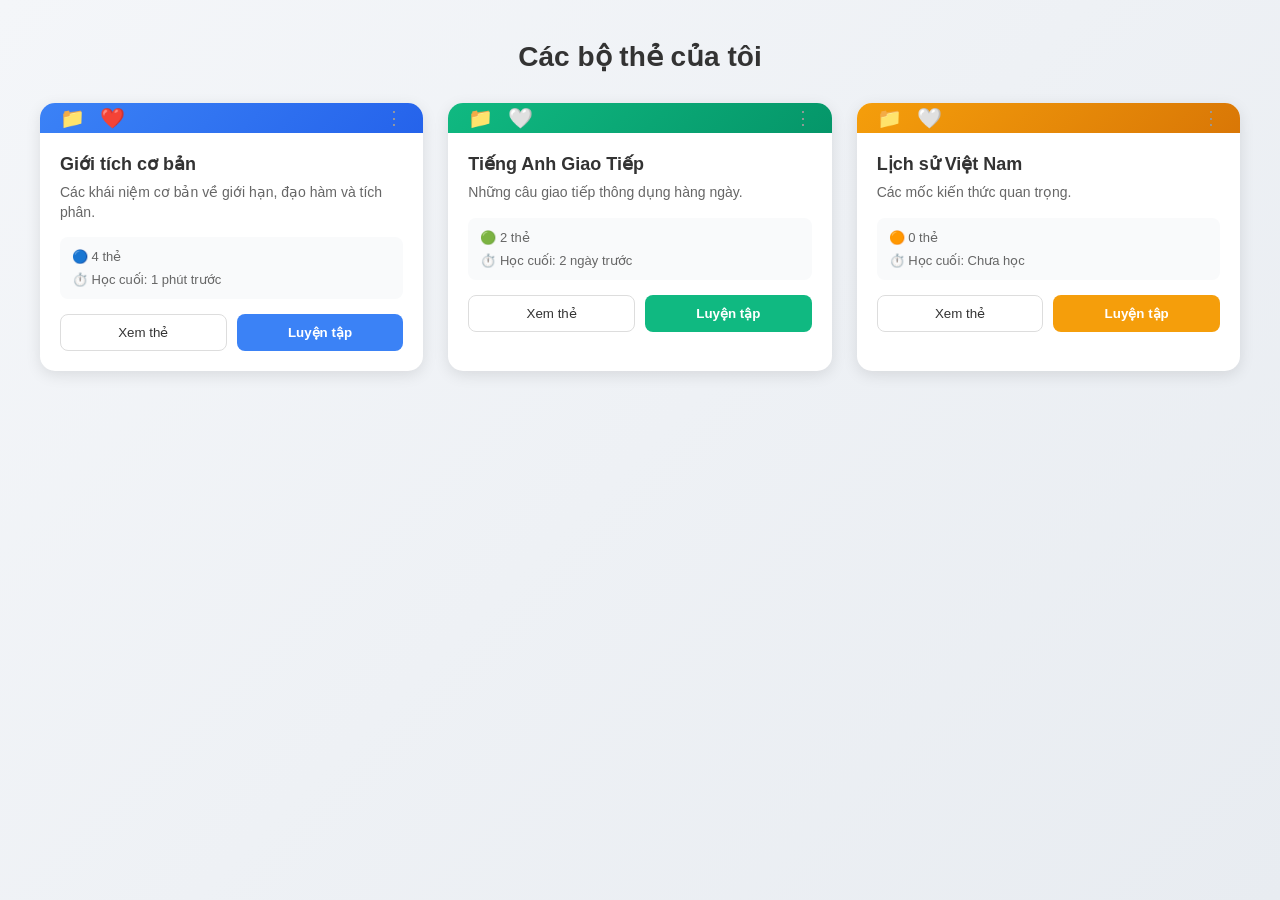
==== bothe.html @ 8c9d1ade "Add files via upload" ====
<!DOCTYPE html>
<html lang="vi">
<head>
    <meta charset="UTF-8">
    <meta name="viewport" content="width=device-width, initial-scale=1.0">
    <title>Các Bộ Thẻ Của Tôi</title>
    <link rel="stylesheet" href="bothe.css">
</head>
<body>

    <section class="page">
        <h1>Các bộ thẻ của tôi</h1>

        <div class="deck-container">


            <div class="deck-card blue-deck">
                <div class="deck-header">
                    <div class="header-icons">
                        <span class="folder-icon">📁</span>
                        <span class="heart-icon">❤️</span>
                    </div>
                    <span class="menu-icon">⋮</span>
                </div>

                <div class="deck-content">
                    <h2>Giới tích cơ bản</h2>
                    <p>Các khái niệm cơ bản về giới hạn, đạo hàm và tích phân.</p>
                    
                    <div class="deck-stats">
                        <span class="stat-item">🔵 4 thẻ</span>
                        <span class="stat-item">⏱️ Học cuối: 1 phút trước</span>
                    </div>

                    <div class="deck-buttons">
                        <button class="btn-outline">Xem thẻ</button>
                        <button class="btn-blue">Luyện tập</button>
                    </div>
                </div>
            </div>

            <div class="deck-card green-deck">
                <div class="deck-header">
                    <div class="header-icons">
                        <span class="folder-icon">📁</span>
                        <span class="heart-icon">🤍</span>
                    </div>
                    <span class="menu-icon">⋮</span>
                </div>

                <div class="deck-content">
                    <h2>Tiếng Anh Giao Tiếp</h2>
                    <p>Những câu giao tiếp thông dụng hàng ngày.</p>
                    
                    <div class="deck-stats">
                        <span class="stat-item">🟢 2 thẻ</span>
                        <span class="stat-item">⏱️ Học cuối: 2 ngày trước</span>
                    </div>

                    <div class="deck-buttons">
                        <button class="btn-outline">Xem thẻ</button>
                        <button class="btn-green">Luyện tập</button>
                    </div>
                </div>
            </div>

            <div class="deck-card orange-deck">
                <div class="deck-header">
                    <div class="header-icons">
                        <span class="folder-icon">📁</span>
                        <span class="heart-icon">🤍</span>
                    </div>
                    <span class="menu-icon">⋮</span>
                </div>

                <div class="deck-content">
                    <h2>Lịch sử Việt Nam</h2>
                    <p>Các mốc kiến thức quan trọng.</p>
                    
                    <div class="deck-stats">
                        <span class="stat-item">🟠 0 thẻ</span>
                        <span class="stat-item">⏱️ Học cuối: Chưa học</span>
                    </div>

                    <div class="deck-buttons">
                        <button class="btn-outline">Xem thẻ</button>
                        <button class="btn-orange">Luyện tập</button>
                    </div>
                </div>
            </div>

        </div>
    </section>

</body>
</html>
---- bothe.css ----
*{
    margin:0;
    padding:0;
    box-sizing:border-box;
}

body{
    font-family: 'Segoe UI', Arial, sans-serif;
    background: linear-gradient(135deg, #f4f6f9 0%, #e8ecf1 100%);
    min-height: 100vh;
}

.page{
    padding:40px;
    min-height:100vh;
}

h1{
    text-align:center;
    margin-bottom:30px;
    color:#333;
    font-size: 28px;
}

.card-container{
    display:grid;
    grid-template-columns:repeat(auto-fit,minmax(250px,1fr));
    gap:20px;
}

.flashcard{
    background:white;
    padding:25px;
    border-radius:15px;
    text-align:center;
    box-shadow:0 4px 10px rgba(0,0,0,0.1);
    transition:all 0.3s cubic-bezier(0.25, 0.46, 0.45, 0.94);
    border-left: 4px solid #4f46e5;
    cursor: pointer;
}

.flashcard:hover{
    transform:translateY(-10px);
    box-shadow:0 12px 25px rgba(79, 70, 229, 0.2);
    border-left-color: #7c3aed;
}

.flashcard h2{
    color:#4f46e5;
    margin-bottom:15px;
    font-size: 20px;
}

.flashcard p{
    color:#555;
    line-height: 1.5;
}

.profile-box{
    max-width:450px;
    margin:auto;
    background:white;
    padding:30px;
    border-radius:20px;
    text-align:center;
    box-shadow:0 4px 10px rgba(0,0,0,0.15);
}

.profile-box img{
    width:150px;
    height:150px;
    border-radius:50%;
    margin-bottom:20px;
}

.profile-box h2{
    margin-bottom:20px;
    color:#333;
}

.info{
    text-align:left;
    margin-bottom:20px;
}

.info p{
    margin:10px 0;
}

button{
    padding:10px 20px;
    border:none;
    border-radius:8px;
    background:#4f46e5;
    color:white;
    cursor:pointer;
    transition: all 0.3s ease;
    font-weight: 500;
}

button:hover{
    background:#3730a3;
    box-shadow: 0 4px 12px rgba(79, 70, 229, 0.4);
    transform: translateY(-2px);
}

button:active{
    transform: translateY(0);
}

.edit-btn{
    width: 100%;
    padding: 12px 20px;
}

.settings-container{
    max-width:900px;
    margin:auto;
    display:grid;
    grid-template-columns:300px 1fr;
    gap:30px;
}

.profile-card{
    background:white;
    padding:25px;
    border-radius:15px;
    text-align:center;
    box-shadow:0 4px 10px rgba(0,0,0,0.1);
    transition:all 0.3s ease;
}

.profile-card:hover{
    box-shadow:0 8px 20px rgba(79, 70, 229, 0.15);
}

.profile-card img{
    width:120px;
    height:120px;
    border-radius:50%;
    margin-bottom:15px;
    border: 3px solid #4f46e5;
    transition: transform 0.3s ease;
}

.profile-card img:hover{
    transform: scale(1.05);
}

.profile-card h2{
    margin-bottom: 8px;
    color: #333;
}

.profile-card p{
    color: #666;
    margin-bottom: 18px;
    font-size: 14px;
}

.settings-card{
    background:white;
    padding:25px;
    border-radius:15px;
    box-shadow:0 4px 10px rgba(0,0,0,0.1);
}

.settings-card h3{
    margin-bottom:15px;
    color:#4f46e5;
    margin-top: 20px;
    font-size: 16px;
}

.settings-card h3:first-child{
    margin-top: 0;
}

.setting-item{
    display:flex;
    justify-content:space-between;
    align-items: center;
    padding:15px 0;
    border-bottom:1px solid #eee;
    transition: background 0.2s ease;
}

.setting-item:hover{
    background: #f9f9f9;
    padding-left: 10px;
    padding-right: 10px;
    border-radius: 5px;
}

.setting-item span:first-child{
    color: #666;
    font-weight: 500;
}

.setting-item span:last-child{
    color: #333;
    font-weight: 600;
}

.setting-item:last-child{
    border:none;
}

.deck-container{
    display: grid;
    grid-template-columns: repeat(auto-fit, minmax(300px, 1fr));
    gap: 25px;
    max-width: 1200px;
    margin: 0 auto;
}

.deck-card{
    background: white;
    border-radius: 15px;
    overflow: hidden;
    box-shadow: 0 4px 15px rgba(0,0,0,0.1);
    transition: all 0.3s cubic-bezier(0.25, 0.46, 0.45, 0.94);
}

.deck-card:hover{
    transform: translateY(-8px);
    box-shadow: 0 12px 30px rgba(0,0,0,0.15);
}

.deck-header{
    height: 8px;
    display: flex;
    justify-content: space-between;
    align-items: center;
    padding: 15px 20px;
}

.blue-deck .deck-header{
    background: linear-gradient(135deg, #3b82f6 0%, #2563eb 100%);
}

.green-deck .deck-header{
    background: linear-gradient(135deg, #10b981 0%, #059669 100%);
}

.orange-deck .deck-header{
    background: linear-gradient(135deg, #f59e0b 0%, #d97706 100%);
}

.header-icons{
    display: flex;
    gap: 15px;
    font-size: 20px;
}

.folder-icon{
    cursor: pointer;
    transition: transform 0.2s ease;
}

.folder-icon:hover{
    transform: scale(1.2);
}

.heart-icon{
    cursor: pointer;
    transition: transform 0.2s ease;
}

.heart-icon:hover{
    transform: scale(1.2);
}

.menu-icon{
    font-size: 18px;
    cursor: pointer;
    color: #999;
}

.deck-content{
    padding: 20px;
}

.deck-content h2{
    font-size: 18px;
    margin-bottom: 8px;
    color: #333;
}

.deck-content p{
    color: #666;
    font-size: 14px;
    margin-bottom: 15px;
    line-height: 1.4;
}

.deck-stats{
    display: flex;
    flex-direction: column;
    gap: 8px;
    margin-bottom: 15px;
    padding: 12px;
    background: #f9fafb;
    border-radius: 8px;
}

.stat-item{
    font-size: 13px;
    color: #666;
    display: flex;
    align-items: center;
    gap: 6px;
}

.deck-buttons{
    display: grid;
    grid-template-columns: 1fr 1fr;
    gap: 10px;
}

.btn-outline{
    padding: 10px 16px;
    border: 1px solid #ddd;
    background: white;
    color: #333;
    border-radius: 8px;
    cursor: pointer;
    font-weight: 500;
    transition: all 0.3s ease;
}

.btn-outline:hover{
    border-color: #999;
    background: #f9f9f9;
}

.btn-blue{
    padding: 10px 16px;
    background: #3b82f6;
    color: white;
    border: none;
    border-radius: 8px;
    cursor: pointer;
    font-weight: 600;
    transition: all 0.3s ease;
}

.btn-blue:hover{
    background: #2563eb;
    box-shadow: 0 4px 12px rgba(59, 130, 246, 0.3);
    transform: translateY(-2px);
}

.btn-green{
    padding: 10px 16px;
    background: #10b981;
    color: white;
    border: none;
    border-radius: 8px;
    cursor: pointer;
    font-weight: 600;
    transition: all 0.3s ease;
}

.btn-green:hover{
    background: #059669;
    box-shadow: 0 4px 12px rgba(16, 185, 129, 0.3);
    transform: translateY(-2px);
}

.btn-orange{
    padding: 10px 16px;
    background: #f59e0b;
    color: white;
    border: none;
    border-radius: 8px;
    cursor: pointer;
    font-weight: 600;
    transition: all 0.3s ease;
}

.btn-orange:hover{
    background: #d97706;
    box-shadow: 0 4px 12px rgba(245, 158, 11, 0.3);
    transform: translateY(-2px);
}
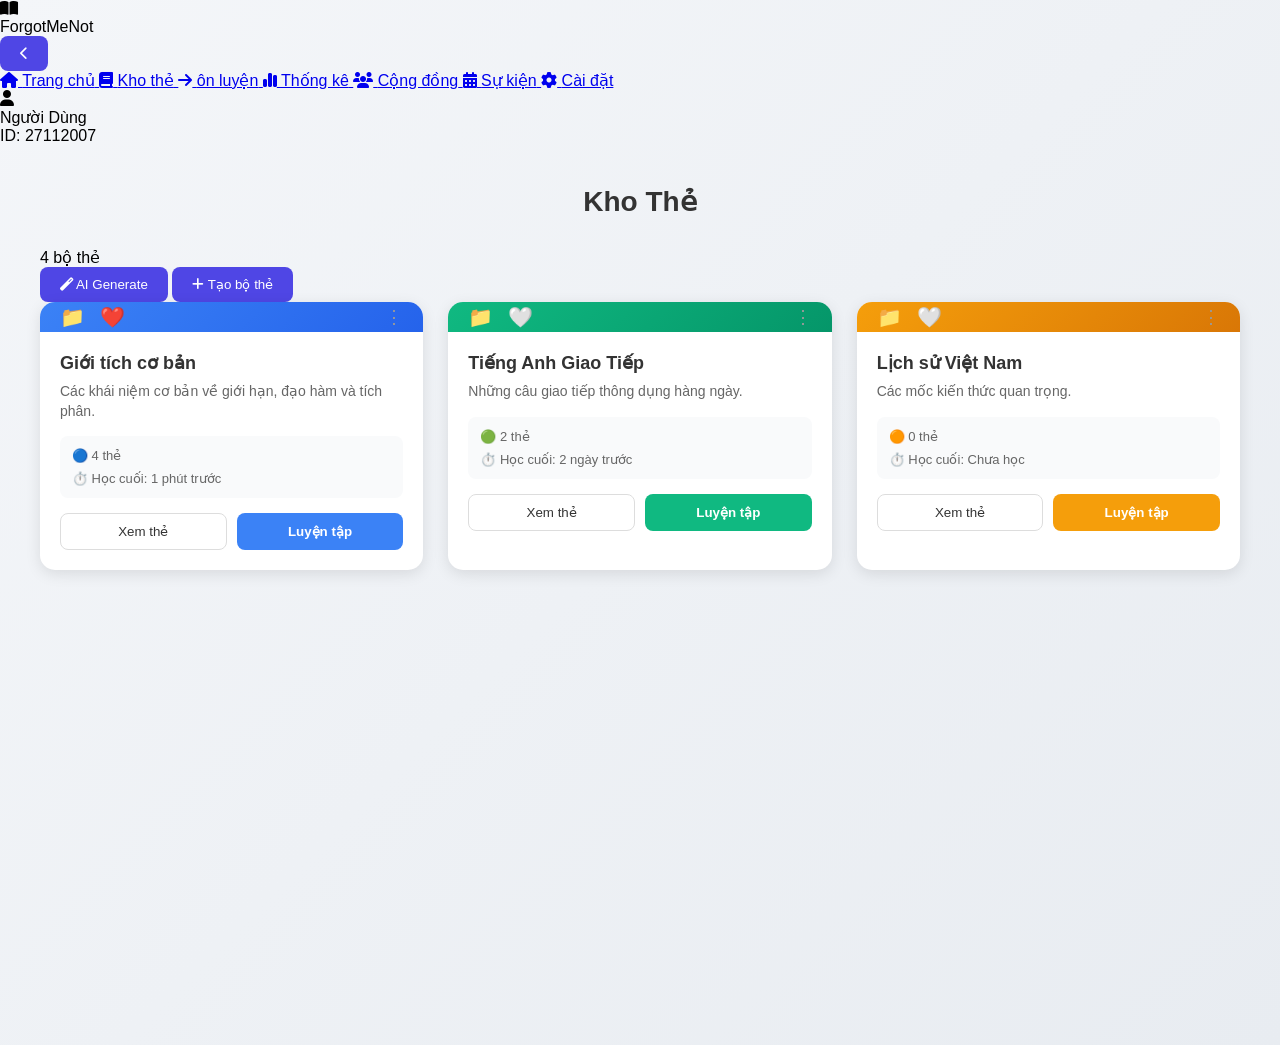
==== commit cfb40568: "Update bothe.html" ====
--- a/bothe.html
+++ b/bothe.html
@@ -5,13 +5,80 @@
     <meta name="viewport" content="width=device-width, initial-scale=1.0">
     <title>Các Bộ Thẻ Của Tôi</title>
     <link rel="stylesheet" href="bothe.css">
+    <link rel="stylesheet" href="https://cdnjs.cloudflare.com/ajax/libs/font-awesome/6.4.0/css/all.min.css">
 </head>
 <body>
 
-    <section class="page">
-        <h1>Các bộ thẻ của tôi</h1>
+    <div class="app-container">
+        
+        <aside class="sidebar" id="sidebar">
+            <div class="sidebar-header">
+                <div class="logo">
+                    <div class="logo-book-icon">
+                        <i class="fa-solid fa-book-open"></i>
+                    </div>
+                    <span class="logo-text">ForgotMeNot</span>
+                </div>
+                <button class="toggle-btn">
+                    <i class="fa-solid fa-chevron-left" id="toggle-icon"></i>
+                </button>
+            </div>
 
-        <div class="deck-container">
+            <nav class="sidebar-menu">
+                <a href="#" class="menu-item active">
+                    <i class="fa-solid fa-house"></i>
+                    <span class="menu-text">Trang chủ</span>
+                </a>
+                <a href="#" class="menu-item">
+                    <i class="fa-solid fa-book"></i>
+                    <span class="menu-text">Kho thẻ</span>
+                </a>
+                <a href="../storeandsetting/bothe.html" class="menu-item">
+                    <i class="fa-solid fa-arrow-right"></i>
+                    <span class="menu-text">ôn luyện</span>
+                </a>
+                <a href="#" class="menu-item">
+                    <i class="fa-solid fa-chart-simple"></i>
+                    <span class="menu-text">Thống kê</span>
+                </a>
+                <a href="#" class="menu-item">
+                    <i class="fa-solid fa-users"></i>
+                    <span class="menu-text">Cộng đồng</span>
+                </a>
+                <a href="#" class="menu-item">
+                    <i class="fa-solid fa-calendar-days"></i>
+                    <span class="menu-text">Sự kiện</span>
+                </a>
+                <a href="../storeandsetting/caidat.html" class="menu-item">
+                    <i class="fa-solid fa-gear"></i>
+                    <span class="menu-text">Cài đặt</span>
+                </a>
+            </nav>
+
+            <div class="sidebar-footer">
+                <div class="user-avatar">
+                    <i class="fa-solid fa-user"></i>
+                </div>
+                <div class="user-info">
+                    <p class="user-name">Người Dùng</p>
+                    <p class="user-id">ID: 27112007</p>
+                </div>
+            </div>
+        </aside>
+
+        <section class="page">
+            <div class="page-header">
+                <div>
+                    <h1>Kho Thẻ</h1>
+                    <p class="page-subtitle">4 bộ thẻ</p>
+                </div>
+                <div class="page-actions">
+                    <button class="secondary-btn"><i class="fa-solid fa-magic"></i> AI Generate</button>
+                    <button class="primary-btn"><i class="fa-solid fa-plus"></i> Tạo bộ thẻ</button>
+                </div>
+            </div>
+
+            <div class="deck-container">
 
 
             <div class="deck-card blue-deck">
@@ -90,7 +157,7 @@
             </div>
 
         </div>
-    </section>
-
+        </section>
+    </div>
 </body>
-</html>+</html>
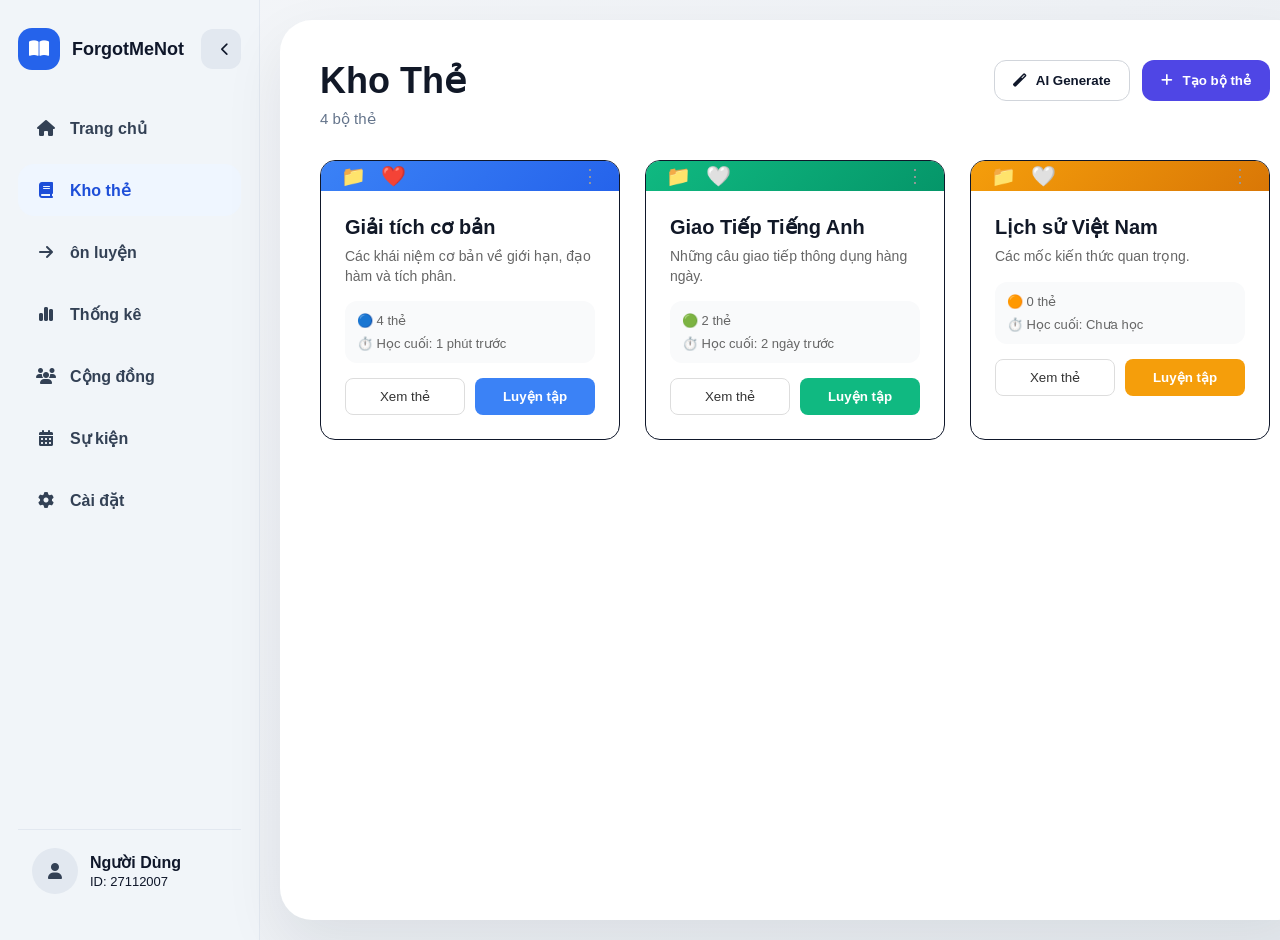
==== commit 488dd130: "Update bothe.html" ====
--- a/bothe.html
+++ b/bothe.html
@@ -25,15 +25,15 @@
             </div>
 
             <nav class="sidebar-menu">
-                <a href="#" class="menu-item active">
+                <a href="#" class="menu-item">
                     <i class="fa-solid fa-house"></i>
                     <span class="menu-text">Trang chủ</span>
                 </a>
-                <a href="#" class="menu-item">
+                <a href="bothe.html" class="menu-item active">
                     <i class="fa-solid fa-book"></i>
                     <span class="menu-text">Kho thẻ</span>
                 </a>
-                <a href="../storeandsetting/bothe.html" class="menu-item">
+                <a href="bothe.html" class="menu-item">
                     <i class="fa-solid fa-arrow-right"></i>
                     <span class="menu-text">ôn luyện</span>
                 </a>
@@ -49,7 +49,7 @@
                     <i class="fa-solid fa-calendar-days"></i>
                     <span class="menu-text">Sự kiện</span>
                 </a>
-                <a href="../storeandsetting/caidat.html" class="menu-item">
+                <a href="caidat.html" class="menu-item">
                     <i class="fa-solid fa-gear"></i>
                     <span class="menu-text">Cài đặt</span>
                 </a>
@@ -91,7 +91,7 @@
                 </div>
 
                 <div class="deck-content">
-                    <h2>Giới tích cơ bản</h2>
+                    <h2>Giải tích cơ bản</h2>
                     <p>Các khái niệm cơ bản về giới hạn, đạo hàm và tích phân.</p>
                     
                     <div class="deck-stats">
@@ -116,7 +116,7 @@
                 </div>
 
                 <div class="deck-content">
-                    <h2>Tiếng Anh Giao Tiếp</h2>
+                    <h2>Giao Tiếp Tiếng Anh</h2>
                     <p>Những câu giao tiếp thông dụng hàng ngày.</p>
                     
                     <div class="deck-stats">
--- a/bothe.css
+++ b/bothe.css
@@ -10,15 +10,200 @@
     min-height: 100vh;
 }
 
+.app-container{
+    display: grid;
+    grid-template-columns: 260px 1fr;
+    min-height: 100vh;
+}
+
+.sidebar{
+    background: #f1f5f9;
+    border-right: 1px solid #e2e8f0;
+    padding: 28px 18px;
+    display: flex;
+    flex-direction: column;
+    gap: 32px;
+}
+
+.sidebar-header{
+    display: flex;
+    justify-content: space-between;
+    align-items: center;
+    gap: 12px;
+}
+
+.logo{
+    display: flex;
+    align-items: center;
+    gap: 12px;
+    font-weight: 700;
+    color: #0f172a;
+    font-size: 18px;
+}
+
+.logo-book-icon{
+    width: 42px;
+    height: 42px;
+    border-radius: 14px;
+    display: grid;
+    place-items: center;
+    background: #2563eb;
+    color: white;
+}
+
+.toggle-btn{
+    width: 40px;
+    height: 40px;
+    border: none;
+    border-radius: 12px;
+    background: #e2e8f0;
+    color: #0f172a;
+    cursor: pointer;
+}
+
+.sidebar-menu{
+    display: grid;
+    gap: 10px;
+}
+
+.menu-item{
+    display: flex;
+    align-items: center;
+    gap: 12px;
+    padding: 14px 16px;
+    border-radius: 16px;
+    color: #334155;
+    text-decoration: none;
+    font-weight: 600;
+    transition: background 0.25s ease, color 0.25s ease;
+}
+
+.menu-item:hover{
+    background: #e2e8f0;
+}
+
+.menu-item.active{
+    background: #eff6ff;
+    color: #1d4ed8;
+}
+
+.menu-item i{
+    width: 24px;
+    height: 24px;
+    display: grid;
+    place-items: center;
+    color: inherit;
+}
+
+.sidebar-footer{
+    margin-top: auto;
+    padding: 18px 14px;
+    border-top: 1px solid #e2e8f0;
+    display: flex;
+    align-items: center;
+    gap: 12px;
+}
+
+.user-avatar{
+    width: 46px;
+    height: 46px;
+    border-radius: 50%;
+    background: #e2e8f0;
+    display: grid;
+    place-items: center;
+    color: #334155;
+}
+
+.user-info{
+    display: flex;
+    flex-direction: column;
+    gap: 2px;
+}
+
+.user-name{
+    margin: 0;
+    font-weight: 700;
+    color: #0f172a;
+}
+
+.user-id{
+    margin: 0;
+    color: #0f172a;
+    font-size: 13px;
+}
+
 .page{
     padding:40px;
     min-height:100vh;
+    background: #ffffff;
+    border-radius: 32px;
+    box-shadow: 0 24px 60px rgba(15, 23, 42, 0.08);
+    margin: 20px;
+}
+
+.page-header{
+    display: flex;
+    justify-content: space-between;
+    align-items: flex-start;
+    gap: 20px;
+    margin-bottom: 32px;
+}
+
+.page-header h1{
+    margin: 0;
+    color: #111827;
+    font-size: 36px;
+    text-align: left;
+}
+
+.page-subtitle{
+    margin: 8px 0 0;
+    color: #64748b;
+    font-size: 15px;
+}
+
+.page-actions{
+    display: flex;
+    gap: 12px;
+    flex-wrap: wrap;
+}
+
+.secondary-btn,
+.primary-btn{
+    border: 1px solid transparent;
+    border-radius: 12px;
+    padding: 12px 18px;
+    font-weight: 700;
+    cursor: pointer;
+    display: inline-flex;
+    align-items: center;
+    gap: 10px;
+    transition: all 0.2s ease;
+}
+
+.secondary-btn{
+    background: white;
+    color: #0f172a;
+    border-color: #d1d5db;
+}
+
+.secondary-btn:hover{
+    background: #f8fafc;
+}
+
+.primary-btn{
+    background: #4f46e5;
+    color: white;
+}
+
+.primary-btn:hover{
+    background: #4338ca;
 }
 
 h1{
-    text-align:center;
-    margin-bottom:30px;
-    color:#333;
+    text-align:left;
+    margin-bottom:0;
+    color:#111827;
     font-size: 28px;
 }
 
@@ -218,13 +403,13 @@
     background: white;
     border-radius: 15px;
     overflow: hidden;
-    box-shadow: 0 4px 15px rgba(0,0,0,0.1);
-    transition: all 0.3s cubic-bezier(0.25, 0.46, 0.45, 0.94);
+    border: 1px solid #0f172a;
+    transition: transform 0.3s ease, box-shadow 0.3s ease;
 }
 
 .deck-card:hover{
     transform: translateY(-8px);
-    box-shadow: 0 12px 30px rgba(0,0,0,0.15);
+    box-shadow: 0 24px 40px rgba(15, 23, 42, 0.12);
 }
 
 .deck-header{
@@ -278,13 +463,13 @@
 }
 
 .deck-content{
-    padding: 20px;
+    padding: 24px;
 }
 
 .deck-content h2{
-    font-size: 18px;
+    font-size: 20px;
     margin-bottom: 8px;
-    color: #333;
+    color: #111827;
 }
 
 .deck-content p{
@@ -301,7 +486,7 @@
     margin-bottom: 15px;
     padding: 12px;
     background: #f9fafb;
-    border-radius: 8px;
+    border-radius: 12px;
 }
 
 .stat-item{
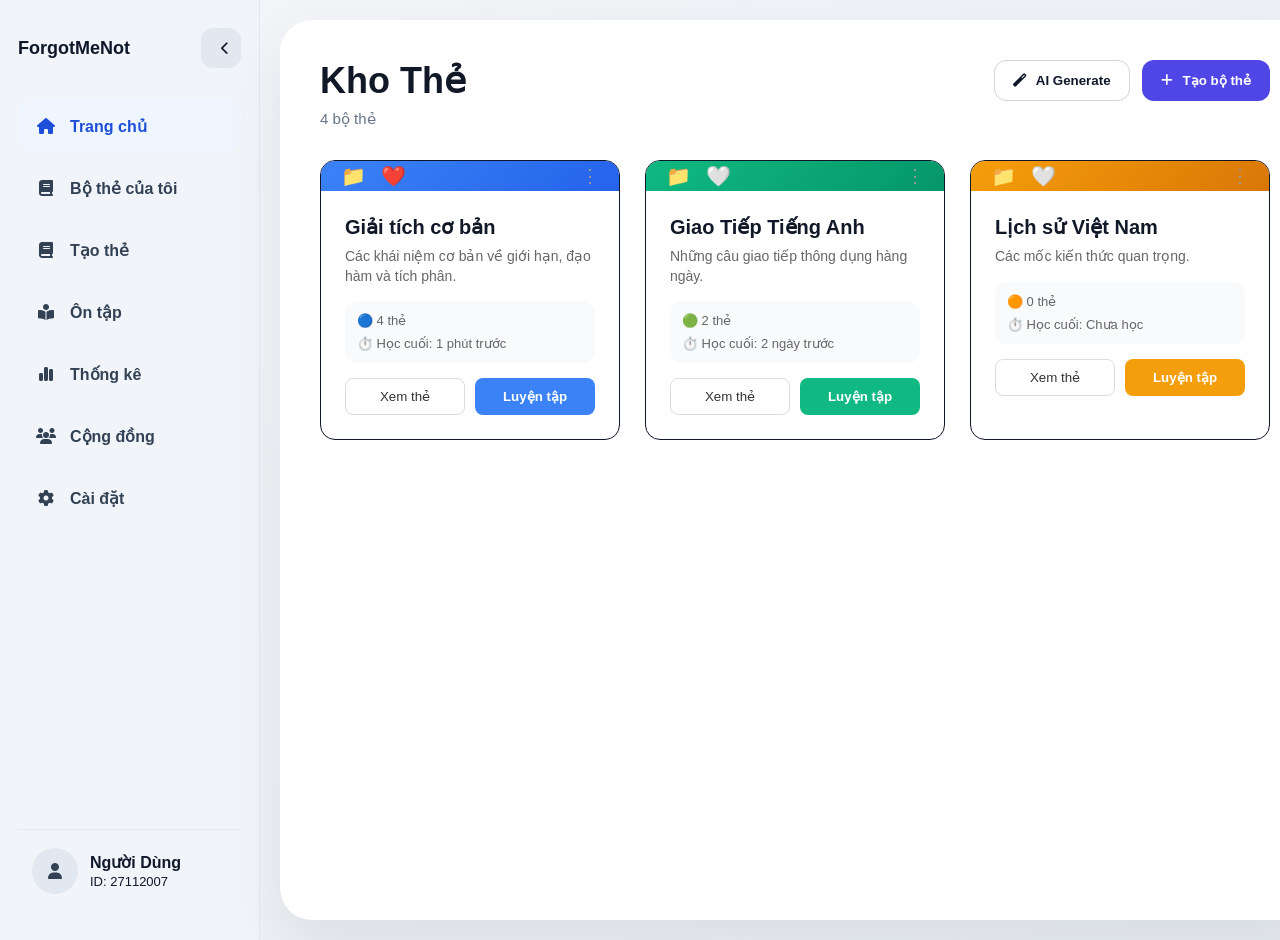
==== commit 4fc5626d: "Update bothe.html" ====
--- a/bothe.html
+++ b/bothe.html
@@ -14,9 +14,6 @@
         <aside class="sidebar" id="sidebar">
             <div class="sidebar-header">
                 <div class="logo">
-                    <div class="logo-book-icon">
-                        <i class="fa-solid fa-book-open"></i>
-                    </div>
                     <span class="logo-text">ForgotMeNot</span>
                 </div>
                 <button class="toggle-btn">
@@ -25,29 +22,29 @@
             </div>
 
             <nav class="sidebar-menu">
-                <a href="#" class="menu-item">
+                <a href="index.html" class="menu-item active">
                     <i class="fa-solid fa-house"></i>
                     <span class="menu-text">Trang chủ</span>
                 </a>
-                <a href="bothe.html" class="menu-item active">
+                <a href="bothe.html" class="menu-item">
                     <i class="fa-solid fa-book"></i>
-                    <span class="menu-text">Kho thẻ</span>
+                    <span class="menu-text">Bộ thẻ của tôi</span>
                 </a>
-                <a href="bothe.html" class="menu-item">
-                    <i class="fa-solid fa-arrow-right"></i>
-                    <span class="menu-text">ôn luyện</span>
+                <a href="taothe.html" class="menu-item">
+                    <i class="fa-solid fa-book"></i>
+                    <span class="menu-text">Tạo thẻ</span>
                 </a>
-                <a href="#" class="menu-item">
+                <a href="ontap.html" class="menu-item">
+                    <i class="fa-solid fa-book-open-reader"></i>
+                    <span class="menu-text">Ôn tập</span>
+                </a>
+                <a href="thongke.html" class="menu-item">
                     <i class="fa-solid fa-chart-simple"></i>
                     <span class="menu-text">Thống kê</span>
                 </a>
-                <a href="#" class="menu-item">
+                <a href="congdong.html" class="menu-item">
                     <i class="fa-solid fa-users"></i>
                     <span class="menu-text">Cộng đồng</span>
-                </a>
-                <a href="#" class="menu-item">
-                    <i class="fa-solid fa-calendar-days"></i>
-                    <span class="menu-text">Sự kiện</span>
                 </a>
                 <a href="caidat.html" class="menu-item">
                     <i class="fa-solid fa-gear"></i>
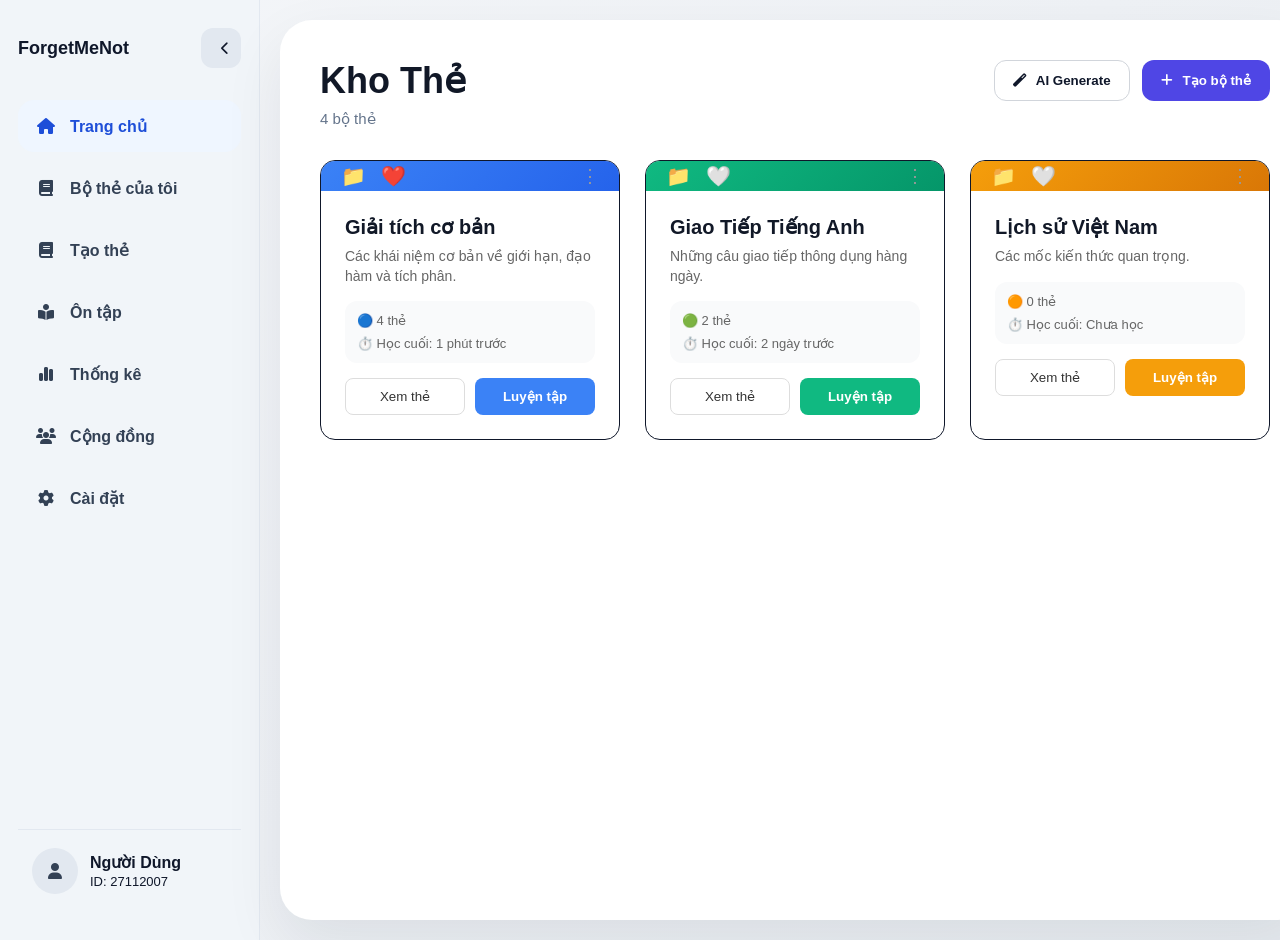
==== commit 8cd7532a: "Update bothe.html" ====
--- a/bothe.html
+++ b/bothe.html
@@ -14,7 +14,7 @@
         <aside class="sidebar" id="sidebar">
             <div class="sidebar-header">
                 <div class="logo">
-                    <span class="logo-text">ForgotMeNot</span>
+                    <span class="logo-text">ForgetMeNot</span>
                 </div>
                 <button class="toggle-btn">
                     <i class="fa-solid fa-chevron-left" id="toggle-icon"></i>
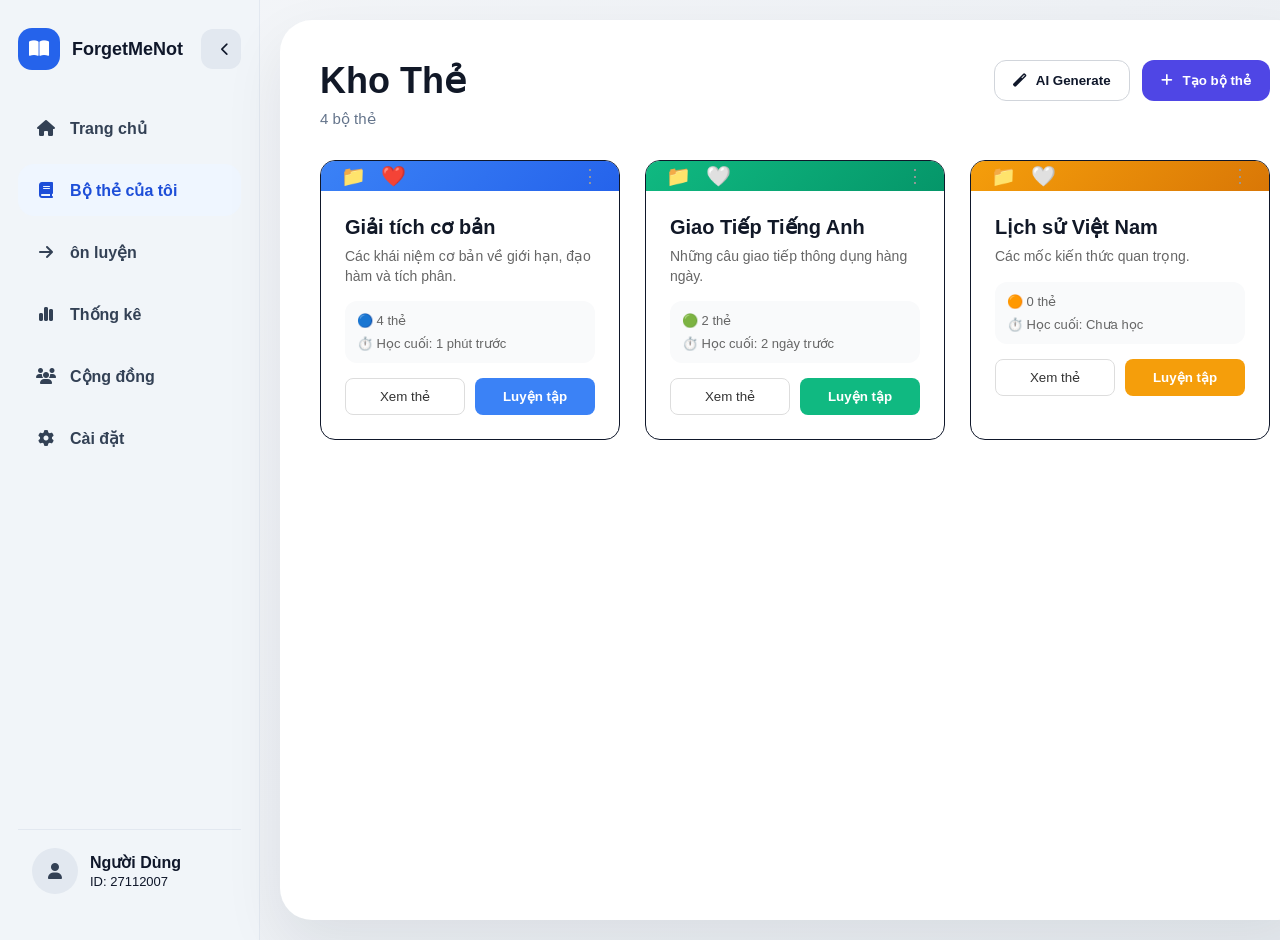
==== commit a6c3acb1: "Update bothe.html" ====
--- a/bothe.html
+++ b/bothe.html
@@ -14,6 +14,9 @@
         <aside class="sidebar" id="sidebar">
             <div class="sidebar-header">
                 <div class="logo">
+                    <div class="logo-book-icon">
+                        <i class="fa-solid fa-book-open"></i>
+                    </div>
                     <span class="logo-text">ForgetMeNot</span>
                 </div>
                 <button class="toggle-btn">
@@ -22,21 +25,17 @@
             </div>
 
             <nav class="sidebar-menu">
-                <a href="index.html" class="menu-item active">
+                <a href="index.html" class="menu-item">
                     <i class="fa-solid fa-house"></i>
                     <span class="menu-text">Trang chủ</span>
                 </a>
-                <a href="bothe.html" class="menu-item">
+                <a href="bothe.html" class="menu-item active">
                     <i class="fa-solid fa-book"></i>
                     <span class="menu-text">Bộ thẻ của tôi</span>
                 </a>
-                <a href="taothe.html" class="menu-item">
-                    <i class="fa-solid fa-book"></i>
-                    <span class="menu-text">Tạo thẻ</span>
-                </a>
                 <a href="ontap.html" class="menu-item">
-                    <i class="fa-solid fa-book-open-reader"></i>
-                    <span class="menu-text">Ôn tập</span>
+                    <i class="fa-solid fa-arrow-right"></i>
+                    <span class="menu-text">ôn luyện</span>
                 </a>
                 <a href="thongke.html" class="menu-item">
                     <i class="fa-solid fa-chart-simple"></i>
@@ -46,6 +45,7 @@
                     <i class="fa-solid fa-users"></i>
                     <span class="menu-text">Cộng đồng</span>
                 </a>
+
                 <a href="caidat.html" class="menu-item">
                     <i class="fa-solid fa-gear"></i>
                     <span class="menu-text">Cài đặt</span>
